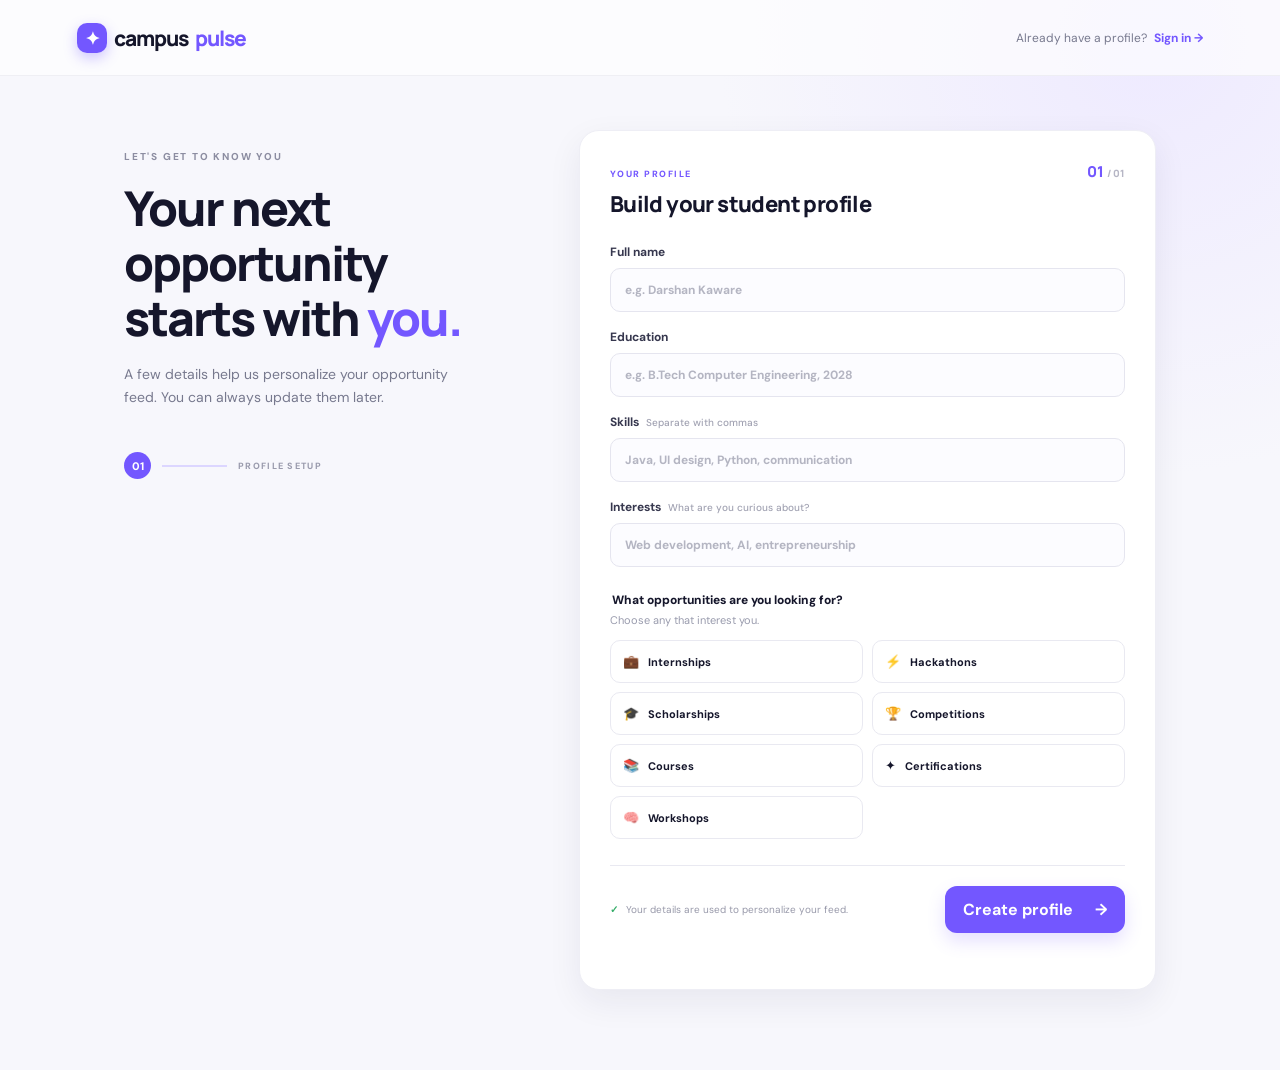
==== frontend/index.html @ 72005056 "Hackathon-Project Deployment" ====
<!doctype html>
<html lang="en"><head><meta charset="utf-8"><meta name="viewport" content="width=device-width,initial-scale=1"><title>Create profile — CampusPulse</title><link rel="preconnect" href="https://fonts.googleapis.com"><link href="https://fonts.googleapis.com/css2?family=DM+Sans:wght@400;500;600;700&family=Manrope:wght@500;600;700;800&display=swap" rel="stylesheet"><link rel="stylesheet" href="css/style.css"></head>
<body class="onboard-page"><header class="onboard-top"><a class="brand" href="login.html"><span class="brand-symbol">✦</span> campus<span>pulse</span></a><a class="top-link" href="login.html">Already have a profile? <b>Sign in →</b></a></header>
<main class="onboard-wrap"><div class="onboard-intro"><div class="eyebrow dark-eyebrow">LET'S GET TO KNOW YOU</div><h1>Your next opportunity<br>starts with <em>you.</em></h1><p>A few details help us personalize your opportunity feed. You can always update them later.</p><div class="step-line"><span class="step-active">01</span><span class="step-bar"></span><span class="step-muted">PROFILE SETUP</span></div></div>
<form id="profile-form" class="profile-form">
 <div class="form-heading"><div><span class="form-kicker">YOUR PROFILE</span><h2>Build your student profile</h2></div><span class="form-count">01 <small>/ 01</small></span></div>
 <div class="form-grid">
  <label class="field full">Full name <input type="text" id="name" required placeholder="e.g. Darshan Kaware" autocomplete="name"></label>
  <label class="field full">Education <input type="text" id="education" required placeholder="e.g. B.Tech Computer Engineering, 2028"></label>
  <label class="field full">Skills <span class="field-hint">Separate with commas</span><input type="text" id="skills" placeholder="Java, UI design, Python, communication"></label>
  <label class="field full">Interests <span class="field-hint">What are you curious about?</span><input type="text" id="interests" placeholder="Web development, AI, entrepreneurship"></label>
 </div>
 <fieldset class="category-set"><legend>What opportunities are you looking for?</legend><p class="fieldset-sub">Choose any that interest you.</p><div class="category-choices">
  <label><input type="checkbox" name="category" value="Internship"><span>💼 <b>Internships</b></span></label><label><input type="checkbox" name="category" value="Hackathon"><span>⚡ <b>Hackathons</b></span></label><label><input type="checkbox" name="category" value="Scholarship"><span>🎓 <b>Scholarships</b></span></label><label><input type="checkbox" name="category" value="Competition"><span>🏆 <b>Competitions</b></span></label><label><input type="checkbox" name="category" value="Course"><span>📚 <b>Courses</b></span></label><label><input type="checkbox" name="category" value="Certification"><span>✦ <b>Certifications</b></span></label><label><input type="checkbox" name="category" value="Workshop"><span>🧠 <b>Workshops</b></span></label>
 </div></fieldset>
 <div class="form-actions"><p><span class="secure-mark">✓</span> Your details are used to personalize your feed.</p><button type="submit" class="btn btn-primary">Create profile <span>→</span></button></div>
 <p class="form-error" id="form-error" role="alert"></p>
</form></main><script src="js/script.js"></script></body></html>
---- frontend/css/style.css ----
/* CampusPulse visual system */
:root{--ink:#15162b;--muted:#77798e;--line:#e9e9f1;--paper:#f7f7fc;--white:#fff;--violet:#7357ff;--violet-dark:#5e43e6;--navy:#14152c;--mint:#b9fbc0;--orange:#ff985f;--shadow:0 12px 34px rgba(31,29,69,.07)}
*{box-sizing:border-box}html{scroll-behavior:smooth}body{margin:0;font-family:"DM Sans",sans-serif;color:var(--ink);background:var(--paper)}button,input,select{font:inherit}button,a{-webkit-tap-highlight-color:transparent}a{color:inherit;text-decoration:none}.brand{font:800 21px Manrope,sans-serif;letter-spacing:-1px;display:inline-flex;align-items:center;gap:7px;color:var(--ink)}.brand>span:last-child{color:var(--violet)}.brand-symbol{display:inline-grid;place-items:center;width:30px;height:30px;border-radius:10px;background:var(--violet);color:white;font-size:18px;box-shadow:0 5px 14px #7357ff55}.brand-light{color:#fff}.brand-light>span:last-child{color:#c8bcff}.eyebrow{font-size:10px;font-weight:800;letter-spacing:1.8px}.dark-eyebrow{color:#8c8da1}.btn{border:0;border-radius:12px;padding:14px 19px;display:inline-flex;align-items:center;justify-content:center;gap:22px;font-weight:700;cursor:pointer;transition:.18s}.btn-primary{background:var(--violet);color:#fff;box-shadow:0 8px 18px #7357ff30}.btn-primary:hover{background:var(--violet-dark);transform:translateY(-1px)}.btn-light{background:#fff;color:var(--navy)}.btn-light:hover{background:#f2efff}.btn-outline{border:1px solid #deddeb;background:#fff;color:var(--ink)}.btn-outline:hover{border-color:var(--violet);color:var(--violet)}.btn-wide{width:100%}
/* Welcome / login */
.login-page{background:#fff;min-height:100vh}.auth-layout{min-height:100vh;display:grid;grid-template-columns:minmax(420px,1.03fr) minmax(420px,.97fr)}.auth-showcase{background:var(--navy);color:#fff;position:relative;overflow:hidden;padding:38px clamp(36px,6vw,90px);display:flex;flex-direction:column;justify-content:space-between;min-height:100vh}.auth-showcase:before{content:"";position:absolute;width:580px;height:580px;border:1px solid #ffffff12;border-radius:50%;right:-260px;top:12%;box-shadow:0 0 0 70px #ffffff08,0 0 0 140px #ffffff05}.showcase-copy{position:relative;z-index:1;max-width:550px;margin:auto 0}.showcase-copy .eyebrow{color:#b9fbc0;margin-bottom:24px}.live-dot{display:inline-block;width:7px;height:7px;border-radius:50%;background:#a4f2ac;margin-right:7px;box-shadow:0 0 0 4px #a4f2ac20}.showcase-copy h1{font:800 clamp(42px,5vw,68px)/1.08 Manrope,sans-serif;letter-spacing:-3.5px;margin:0 0 22px}.showcase-copy h1 em,.hero-copy h2 em,.onboard-intro h1 em{font-style:normal;color:#b9fbc0}.showcase-copy>p{color:#c1c2d2;line-height:1.75;font-size:16px;max-width:430px}.showcase-art{height:230px;position:relative;margin-top:18px;max-width:500px}.orbit{position:absolute;border:1px solid #ffffff20;border-radius:50%;left:50%;top:48%;transform:translate(-50%,-50%)}.orbit-one{width:230px;height:150px;transform:translate(-50%,-50%) rotate(-25deg)}.orbit-two{width:310px;height:200px;transform:translate(-50%,-50%) rotate(30deg)}.art-center{position:absolute;left:50%;top:48%;transform:translate(-50%,-50%);width:76px;height:76px;border-radius:25px;background:linear-gradient(145deg,#8c75ff,#6445ef);display:grid;place-items:center;font-size:35px;box-shadow:0 15px 45px #7357ff66}.float-card{position:absolute;background:#272841;border:1px solid #ffffff16;border-radius:13px;padding:11px 14px;display:flex;align-items:center;gap:9px;box-shadow:0 14px 28px #0002;font-size:19px}.float-card span{display:grid;gap:2px}.float-card b{font-size:11px}.float-card small{font-size:9px;color:#b9bace}.float-a{left:2%;top:20px}.float-b{right:1%;top:40px}.float-c{left:27%;bottom:0}.showcase-foot{display:flex;justify-content:space-between;color:#8e90a7;font-size:11px;letter-spacing:.5px}.auth-main{display:flex;flex-direction:column;align-items:center;justify-content:center;padding:40px 30px;position:relative}.auth-card{width:min(100%,390px)}.auth-icon{width:46px;height:46px;border-radius:15px;background:#f0edff;color:var(--violet);display:grid;place-items:center;font-size:22px;margin-bottom:28px}.auth-card .eyebrow{margin-bottom:10px}.auth-card h2{font:800 31px Manrope,sans-serif;letter-spacing:-1.2px;margin:0 0 9px}.auth-lead{color:var(--muted);font-size:14px;line-height:1.65;margin:0 0 30px}.login-note{display:flex;gap:13px;padding:16px;border:1px solid var(--line);border-radius:13px;margin-bottom:18px;background:#fcfcff}.note-icon{width:34px;height:34px;flex:0 0 34px;border-radius:10px;background:#eeeaff;color:var(--violet);display:grid;place-items:center}.login-note strong{font-size:13px}.login-note p{font-size:12px;color:var(--muted);margin:5px 0 0;line-height:1.5}.auth-divider{display:flex;align-items:center;gap:12px;color:#a0a1b0;font-size:9px;letter-spacing:1.3px;font-weight:800;margin:25px 0 16px}.auth-divider:before,.auth-divider:after{content:"";height:1px;background:var(--line);flex:1}.auth-small{font-size:11px;color:#999bad;text-align:center;line-height:1.6;margin-top:25px}.auth-footer{position:absolute;bottom:24px;left:30px;right:30px;display:flex;justify-content:space-between;color:#a2a3b2;font-size:10px}.auth-mobile-brand{display:none}
/* onboarding */
.onboard-page{min-height:100vh;background:radial-gradient(circle at 90% 4%,#eeeaff 0,transparent 28%),var(--paper)}.onboard-top{height:76px;display:flex;align-items:center;justify-content:space-between;padding:0 clamp(22px,6vw,88px);border-bottom:1px solid #e9e9f1aa;background:#ffffffa8}.top-link{font-size:12px;color:var(--muted)}.top-link b{color:var(--violet);margin-left:4px}.onboard-wrap{max-width:1080px;margin:54px auto 80px;padding:0 24px;display:grid;grid-template-columns:.8fr 1.2fr;gap:70px;align-items:start}.onboard-intro{position:sticky;top:50px;padding-top:20px}.onboard-intro h1{font:800 clamp(34px,4vw,48px)/1.15 Manrope,sans-serif;letter-spacing:-2px;margin:17px 0}.onboard-intro h1 em{color:var(--violet)}.onboard-intro>p{color:var(--muted);line-height:1.7;font-size:14px;max-width:330px}.step-line{display:flex;align-items:center;gap:11px;margin-top:42px}.step-active{width:27px;height:27px;border-radius:50%;display:grid;place-items:center;background:var(--violet);color:#fff;font-size:11px;font-weight:800}.step-bar{width:65px;height:2px;background:#dcd6ff}.step-muted{font-size:9px;font-weight:800;letter-spacing:1.3px;color:#9a9bad}.profile-form{background:#fff;border:1px solid #eeeef5;border-radius:20px;padding:30px;box-shadow:var(--shadow)}.form-heading{display:flex;justify-content:space-between;align-items:start;margin-bottom:25px}.form-kicker{font-size:9px;font-weight:800;letter-spacing:1.5px;color:var(--violet)}.form-heading h2{font:800 22px Manrope,sans-serif;margin:7px 0 0;letter-spacing:-.6px}.form-count{font:800 15px Manrope;color:var(--violet)}.form-count small{color:#b6b6c5;font-size:10px}.form-grid{display:grid;grid-template-columns:1fr 1fr;gap:17px}.field{display:block;font-size:12px;font-weight:700;color:#36374e}.field.full{grid-column:1/-1}.field-hint{font-size:10px;font-weight:500;color:#a1a2b2;margin-left:4px}.field input{width:100%;display:block;margin-top:8px;border:1px solid #e5e5ef;background:#fcfcff;border-radius:10px;padding:13px 14px;font-size:12px;outline:none;color:var(--ink);transition:.18s}.field input:focus,.filter-bar input:focus,.filter-bar select:focus{border-color:#a99aff;box-shadow:0 0 0 3px #7357ff12}.field input::placeholder{color:#b4b5c2}.category-set{border:0;padding:0;margin:25px 0 0}.category-set legend{font-size:12px;font-weight:800}.fieldset-sub{color:#999bad;font-size:11px;margin:5px 0 13px}.category-choices{display:grid;grid-template-columns:repeat(2,1fr);gap:9px}.category-choices label{cursor:pointer}.category-choices input{position:absolute;opacity:0}.category-choices span{display:flex;align-items:center;gap:9px;padding:12px;border:1px solid #e9e9f1;border-radius:10px;font-size:13px;transition:.15s}.category-choices b{font-size:11px}.category-choices input:checked+span{border-color:var(--violet);background:#f5f2ff;color:#5c43dd;box-shadow:0 0 0 2px #7357ff0c}.category-choices span:hover{border-color:#c5bbff}.form-actions{display:flex;align-items:center;justify-content:space-between;gap:14px;margin-top:26px;padding-top:20px;border-top:1px solid var(--line)}.form-actions p{font-size:10px;color:#9899aa;line-height:1.5;margin:0}.secure-mark{color:#35ad68;font-weight:900;margin-right:5px}.form-actions .btn{white-space:nowrap;padding:13px 18px}.form-error{color:#c24141;font-size:12px;min-height:16px;margin:10px 0 0}
/* dashboard app */
.dashboard-page{background:var(--paper);min-height:100vh}.app-shell{min-height:100vh}.sidebar{position:fixed;inset:0 auto 0 0;width:245px;background:var(--navy);color:#fff;padding:27px 17px 16px;display:flex;flex-direction:column;z-index:20}.sidebar .brand{padding:0 10px 32px}.side-label{font-size:9px;font-weight:800;letter-spacing:1.5px;color:#777990;padding:0 12px 12px}.side-label-spaced{padding-top:27px}.side-nav{display:flex;flex-direction:column;gap:4px}.nav-item{border:0;background:transparent;color:#aeb0c4;text-align:left;padding:12px 12px;border-radius:10px;display:flex;align-items:center;gap:12px;font-size:12px;font-weight:600;cursor:pointer;transition:.15s;width:100%}.nav-item:hover{background:#ffffff0b;color:#fff}.nav-item.active{background:#7357ff25;color:#fff;box-shadow:inset 3px 0 #987fff}.nav-icon{font-size:17px;width:18px;text-align:center;color:#aaa4ce}.nav-item.active .nav-icon{color:#c3b7ff}.nav-count{margin-left:auto;border-radius:20px;background:#ffffff15;color:#d5d4e4;font-size:10px;padding:3px 7px}.sidebar-bottom{margin-top:auto}.side-help{display:flex;gap:10px;align-items:center;background:#ffffff0a;border:1px solid #ffffff12;padding:12px;border-radius:11px;margin:0 0 12px}.help-icon{display:grid;place-items:center;width:25px;height:25px;border-radius:8px;background:#7357ff;color:white;font-weight:800}.side-help b{font-size:10px;display:block}.side-help small{font-size:9px;color:#8f91a9;display:block;margin-top:4px}.logout{border-top:1px solid #ffffff13;border-radius:0;padding-top:17px}.side-user{display:flex;align-items:center;gap:9px;border-top:1px solid #ffffff13;padding:15px 7px 0;margin-top:6px}.avatar,.top-avatar{width:31px;height:31px;border-radius:10px;background:#b9fbc0;color:#193b28;display:grid;place-items:center;font-size:12px;font-weight:800}.side-user-text{display:grid;gap:3px;min-width:0}.side-user-text b{font-size:10px;white-space:nowrap;overflow:hidden;text-overflow:ellipsis;max-width:130px}.side-user-text small{font-size:9px;color:#8e90a6}.user-menu{margin-left:auto;color:#aeb0c4;font-size:11px}.main-area{margin-left:245px;min-height:100vh}.topbar{height:64px;display:flex;align-items:center;justify-content:space-between;padding:0 38px;border-bottom:1px solid #e9e9f1;background:#ffffffc9;position:sticky;top:0;z-index:10;backdrop-filter:blur(14px)}.breadcrumb{font-size:11px;color:#9a9bad}.breadcrumb span{margin:0 9px;color:#c4c4cf}.breadcrumb b{color:#393a50}.topbar-right{display:flex;align-items:center;gap:17px}.today-label{font-size:8px;font-weight:800;letter-spacing:1.3px;color:#999bad}.top-avatar{background:#eeeaff;color:var(--violet)}.mobile-menu{display:none;border:0;background:none;font-size:19px;color:var(--ink)}.content-area{max-width:1400px;margin:auto;padding:35px 38px 70px}.section-panel{display:none;animation:appear .22s ease}.section-panel.active{display:block}@keyframes appear{from{opacity:.4;transform:translateY(4px)}to{opacity:1;transform:none}}.welcome-row{display:flex;justify-content:space-between;align-items:end;gap:20px;margin-bottom:23px}.welcome-row h1,.page-heading h1{font:800 30px Manrope,sans-serif;letter-spacing:-1.2px;margin:8px 0 4px}.wave{color:var(--violet);font-size:23px}.section-subtitle{font-size:12px;color:var(--muted);margin:0;line-height:1.6}.text-action{border:0;background:transparent;color:var(--violet);font-size:11px;font-weight:800;cursor:pointer;padding:8px 0}.text-action span{font-size:15px;margin-left:6px}.hero-banner{position:relative;overflow:hidden;min-height:226px;border-radius:17px;background:linear-gradient(112deg,#242345,#393071 60%,#6851d5);color:#fff;padding:27px 32px;display:flex;align-items:center;justify-content:space-between}.hero-banner:after{content:"";position:absolute;width:360px;height:360px;border-radius:50%;border:1px solid #ffffff17;right:9%;top:-65px;box-shadow:0 0 0 42px #ffffff08,0 0 0 85px #ffffff05}.hero-copy{position:relative;z-index:2}.hero-pill{font-size:8px;letter-spacing:1.3px;font-weight:800;color:#d8d2ff}.hero-copy h2{font:800 24px/1.25 Manrope,sans-serif;letter-spacing:-.8px;margin:12px 0 7px}.hero-copy h2 em{color:#b9fbc0}.hero-copy p{font-size:11px;color:#c7c5dc;margin:0 0 17px}.hero-copy .btn{font-size:10px;padding:11px 15px;border-radius:9px;gap:17px}.hero-graphic{position:absolute;right:8%;top:0;width:320px;height:100%}.hero-ring{position:absolute;border:1px solid #ffffff2a;border-radius:50%;left:50%;top:50%;transform:translate(-50%,-50%) rotate(-20deg)}.ring-a{width:210px;height:125px}.ring-b{width:270px;height:180px;transform:translate(-50%,-50%) rotate(25deg)}.hero-star{position:absolute;left:50%;top:50%;transform:translate(-50%,-50%);width:67px;height:67px;border-radius:22px;background:#9c87ff;display:grid;place-items:center;font-size:29px;box-shadow:0 10px 35px #15152e66}.mini-float{position:absolute;background:#fff;color:#303047;border-radius:9px;padding:9px 11px;font-size:13px;box-shadow:0 8px 22px #10102030;display:flex;gap:7px;align-items:center}.mini-float b{font-size:9px}.mini-one{left:4%;top:22%}.mini-two{right:0;top:25%}.mini-three{left:25%;bottom:10%}.stats-grid{display:grid;grid-template-columns:repeat(4,1fr);gap:13px;margin:17px 0 29px}.metric-card{background:#fff;border:1px solid #eeeef5;border-radius:13px;padding:15px 17px;box-shadow:0 3px 10px #22203304}.metric-top{display:flex;justify-content:space-between;align-items:center;font-size:8px;letter-spacing:1px;color:#9293a5;font-weight:800}.metric-icon{width:26px;height:26px;border-radius:8px;display:grid;place-items:center;font-size:13px}.metric-icon.purple{background:#f0edff;color:#7357ff}.metric-icon.mint{background:#e8ffeb;color:#319a4a}.metric-icon.orange{background:#fff0e7;color:#ed884e}.metric-icon.pink{background:#ffeaf2;color:#dc6595}.metric-card>strong{display:block;font:800 25px Manrope,sans-serif;margin:8px 0 2px;letter-spacing:-.7px}.metric-card>small{font-size:10px;color:#a0a1b0}.section-title-row{display:flex;align-items:end;justify-content:space-between;margin:0 0 13px}.section-title-row h2{font:800 18px Manrope,sans-serif;letter-spacing:-.5px;margin:5px 0 0}.page-heading{margin-bottom:24px}.page-heading h1{margin-top:9px}.heading-count{font:700 12px "DM Sans";vertical-align:middle;color:var(--violet);background:#eeeaff;border-radius:20px;padding:5px 9px}.filter-bar{display:flex;gap:10px;margin:0 0 14px}.search-wrap{display:flex;align-items:center;gap:10px;flex:1;background:#fff;border:1px solid #e8e8f0;border-radius:10px;padding:0 13px;color:#999bad}.search-wrap input{width:100%;border:0!important;outline:0;padding:12px 0;font-size:11px;background:transparent;box-shadow:none!important}.filter-bar select{border:1px solid #e8e8f0;border-radius:10px;background:#fff;color:#53546a;padding:0 13px;font-size:11px;min-width:155px;outline:0}.results-caption{display:flex;justify-content:space-between;color:#999bad;font-size:10px;margin:0 1px 13px}.opportunity-grid{display:grid;grid-template-columns:repeat(3,minmax(0,1fr));gap:14px}.op-card{background:#fff;border:1px solid #ececf4;border-radius:14px;padding:17px;display:flex;flex-direction:column;min-height:216px;box-shadow:0 3px 12px #25243e05;transition:transform .18s,box-shadow .18s}.op-card:hover{transform:translateY(-3px);box-shadow:var(--shadow)}.op-card-top{display:flex;align-items:center;justify-content:space-between;gap:8px}.op-category{font-size:9px;font-weight:700;padding:5px 9px;border-radius:20px;background:#f0edff;color:#674de5}.op-category[data-category="Internship"]{background:#e8f9ed;color:#278348}.op-category[data-category="Hackathon"]{background:#fff0e6;color:#c96d31}.op-category[data-category="Scholarship"]{background:#e8f3ff;color:#3278bc}.op-category[data-category="Competition"]{background:#ffeaf2;color:#b94b7a}.op-category[data-category="Course"]{background:#e9f8f8;color:#267f83}.op-category[data-category="Workshop"]{background:#f2eaff;color:#8050b7}.bookmark-btn{border:0;background:#f7f6fc;color:#9a9bad;border-radius:8px;width:29px;height:29px;font-size:18px;cursor:pointer}.bookmark-btn.saved{color:#ff9d40;background:#fff5e8}.op-card h3{font:800 14px/1.4 Manrope,sans-serif;letter-spacing:-.25px;margin:15px 0 7px}.op-card p{font-size:10px;color:#7d7e91;line-height:1.6;margin:0 0 12px;display:-webkit-box;-webkit-line-clamp:3;-webkit-box-orient:vertical;overflow:hidden}.op-tags{display:flex;gap:5px;flex-wrap:wrap;margin-top:auto;padding:2px 0 12px}.op-tag{font-size:8px;color:#77798e;background:#f5f5fa;border-radius:20px;padding:4px 7px}.op-card-foot{display:flex;justify-content:space-between;align-items:center;border-top:1px solid #f0f0f5;padding-top:11px;gap:8px}.op-deadline{font-size:9px;color:#9293a3}.op-deadline strong{color:#5b5c70;font-weight:700}.view-link{font-size:10px;color:var(--violet);font-weight:800;white-space:nowrap}.empty-state{grid-column:1/-1;background:#fff;border:1px dashed #d9d8e8;border-radius:14px;padding:35px 20px;text-align:center;color:#9293a5;font-size:12px}.empty-state b{display:block;color:#38394e;font:800 15px Manrope;margin-bottom:7px}.category-grid{display:grid;grid-template-columns:repeat(3,1fr);gap:14px}.category-tile{border:1px solid #ececf4;border-radius:15px;padding:20px;background:#fff;text-align:left;display:flex;flex-direction:column;align-items:flex-start;min-height:155px;cursor:pointer;transition:.18s}.category-tile:hover{transform:translateY(-3px);box-shadow:var(--shadow)}.category-tile>span{width:37px;height:37px;border-radius:11px;display:grid;place-items:center;font-size:19px;margin-bottom:14px}.category-tile b{font:800 14px Manrope}.category-tile small{font-size:10px;color:#8c8d9e;margin-top:5px}.category-tile i{font-style:normal;font-size:10px;font-weight:800;color:var(--violet);margin-top:auto;padding-top:13px}.tile-purple>span{background:#f0edff}.tile-orange>span{background:#fff0e6}.tile-mint>span{background:#e8ffeb}.tile-pink>span{background:#ffeaf2}.tile-blue>span{background:#e8f3ff}.tile-yellow>span{background:#fff7db}.tile-lavender>span{background:#f2eaff}.profile-card,.settings-card{background:#fff;border:1px solid #ececf4;border-radius:15px;padding:23px;box-shadow:0 3px 12px #25243e05}.profile-card-head{display:flex;align-items:center;gap:14px;padding-bottom:21px;border-bottom:1px solid var(--line)}.large-avatar{width:50px;height:50px;border-radius:16px;background:#eeeaff;color:var(--violet);display:grid;place-items:center;font:800 20px Manrope}.profile-card-head h2{font:800 17px Manrope;margin:0 0 5px}.profile-card-head p{font-size:11px;color:var(--muted);margin:0}.profile-status{margin-left:auto;font-size:9px;color:#299b56;background:#eaf9ee;padding:7px 10px;border-radius:20px}.profile-info-grid{display:grid;grid-template-columns:1fr 1fr;gap:22px;padding-top:20px}.profile-info-grid small{font-size:9px;letter-spacing:1px;color:#9697a7;font-weight:800}.profile-info-grid p{font-size:12px;line-height:1.6;margin:7px 0 0;color:#48495e}.wide-info{grid-column:1/-1}.settings-card{display:flex;align-items:center;justify-content:space-between;gap:20px}.settings-card b{font:800 14px Manrope}.settings-card p{font-size:11px;color:var(--muted);max-width:500px;line-height:1.6;margin:7px 0 0}.btn-danger{background:#fff0f0;color:#c34b4b;border:1px solid #f8d9d9;padding:11px 15px;font-size:11px}.btn-danger:hover{background:#ffe2e2}.toast{position:fixed;right:24px;bottom:22px;background:#22233d;color:#fff;padding:12px 17px;border-radius:10px;font-size:11px;box-shadow:var(--shadow);opacity:0;transform:translateY(8px);transition:.2s;pointer-events:none;z-index:40}.toast.show{opacity:1;transform:none}
@media(max-width:1100px){.sidebar{width:215px}.main-area{margin-left:215px}.content-area{padding:28px 24px 60px}.topbar{padding:0 24px}.opportunity-grid{grid-template-columns:repeat(2,minmax(0,1fr))}.hero-graphic{right:0;opacity:.75}.onboard-wrap{gap:35px}}
@media(max-width:760px){.auth-layout{grid-template-columns:1fr}.auth-showcase{min-height:300px;padding:24px 25px}.showcase-copy{margin:48px 0 0}.showcase-copy h1{font-size:42px;letter-spacing:-2px}.showcase-copy>p{font-size:13px}.showcase-art{display:none}.showcase-foot{margin-top:28px}.auth-main{padding:40px 24px 70px}.auth-mobile-brand{display:inline-flex;margin-bottom:30px}.auth-icon{display:none}.auth-footer{bottom:16px}.onboard-top{padding:0 20px}.top-link{font-size:10px}.onboard-wrap{display:block;margin:30px auto 50px;padding:0 16px}.onboard-intro{position:static;padding:0 4px 23px}.onboard-intro h1{font-size:34px}.step-line{display:none}.profile-form{padding:21px 17px}.form-grid{grid-template-columns:1fr;gap:14px}.field.full{grid-column:auto}.form-actions{align-items:flex-start;flex-direction:column}.form-actions .btn{width:100%}.sidebar{transform:translateX(-100%);transition:transform .2s;width:250px;box-shadow:12px 0 30px #1112}.sidebar.open{transform:translateX(0)}.main-area{margin-left:0}.topbar{height:58px;padding:0 17px}.mobile-menu{display:block}.today-label{display:none}.content-area{padding:25px 16px 55px}.welcome-row{align-items:flex-start;flex-direction:column}.welcome-row h1,.page-heading h1{font-size:25px}.hero-banner{padding:23px 20px;min-height:225px}.hero-copy h2{font-size:21px}.hero-graphic{right:-95px;opacity:.25}.stats-grid{grid-template-columns:repeat(2,1fr);gap:9px}.metric-card{padding:13px}.opportunity-grid{grid-template-columns:1fr}.category-grid{grid-template-columns:repeat(2,minmax(0,1fr));gap:9px}.category-tile{min-height:145px;padding:15px}.filter-bar{flex-direction:column}.filter-bar select{height:42px}.profile-info-grid{grid-template-columns:1fr}.wide-info{grid-column:auto}.settings-card{align-items:flex-start;flex-direction:column}.profile-status{font-size:8px}.section-title-row h2{font-size:16px}}
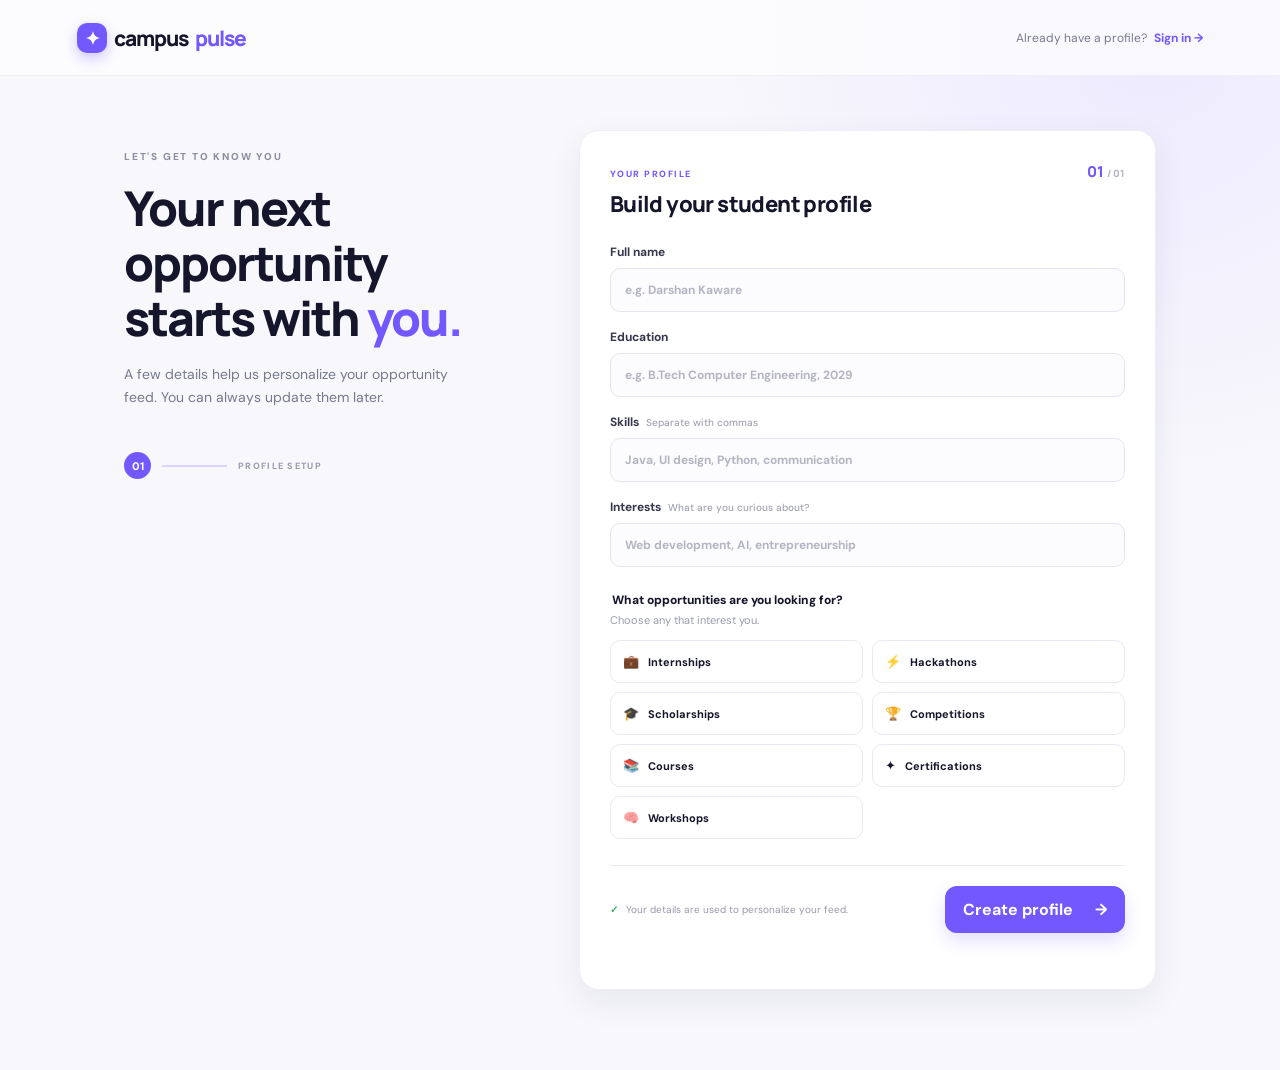
==== commit c70841cc: "changes done" ====
--- a/frontend/index.html
+++ b/frontend/index.html
@@ -6,7 +6,7 @@
  <div class="form-heading"><div><span class="form-kicker">YOUR PROFILE</span><h2>Build your student profile</h2></div><span class="form-count">01 <small>/ 01</small></span></div>
  <div class="form-grid">
   <label class="field full">Full name <input type="text" id="name" required placeholder="e.g. Darshan Kaware" autocomplete="name"></label>
-  <label class="field full">Education <input type="text" id="education" required placeholder="e.g. B.Tech Computer Engineering, 2028"></label>
+  <label class="field full">Education <input type="text" id="education" required placeholder="e.g. B.Tech Computer Engineering, 2029"></label>
   <label class="field full">Skills <span class="field-hint">Separate with commas</span><input type="text" id="skills" placeholder="Java, UI design, Python, communication"></label>
   <label class="field full">Interests <span class="field-hint">What are you curious about?</span><input type="text" id="interests" placeholder="Web development, AI, entrepreneurship"></label>
  </div>
